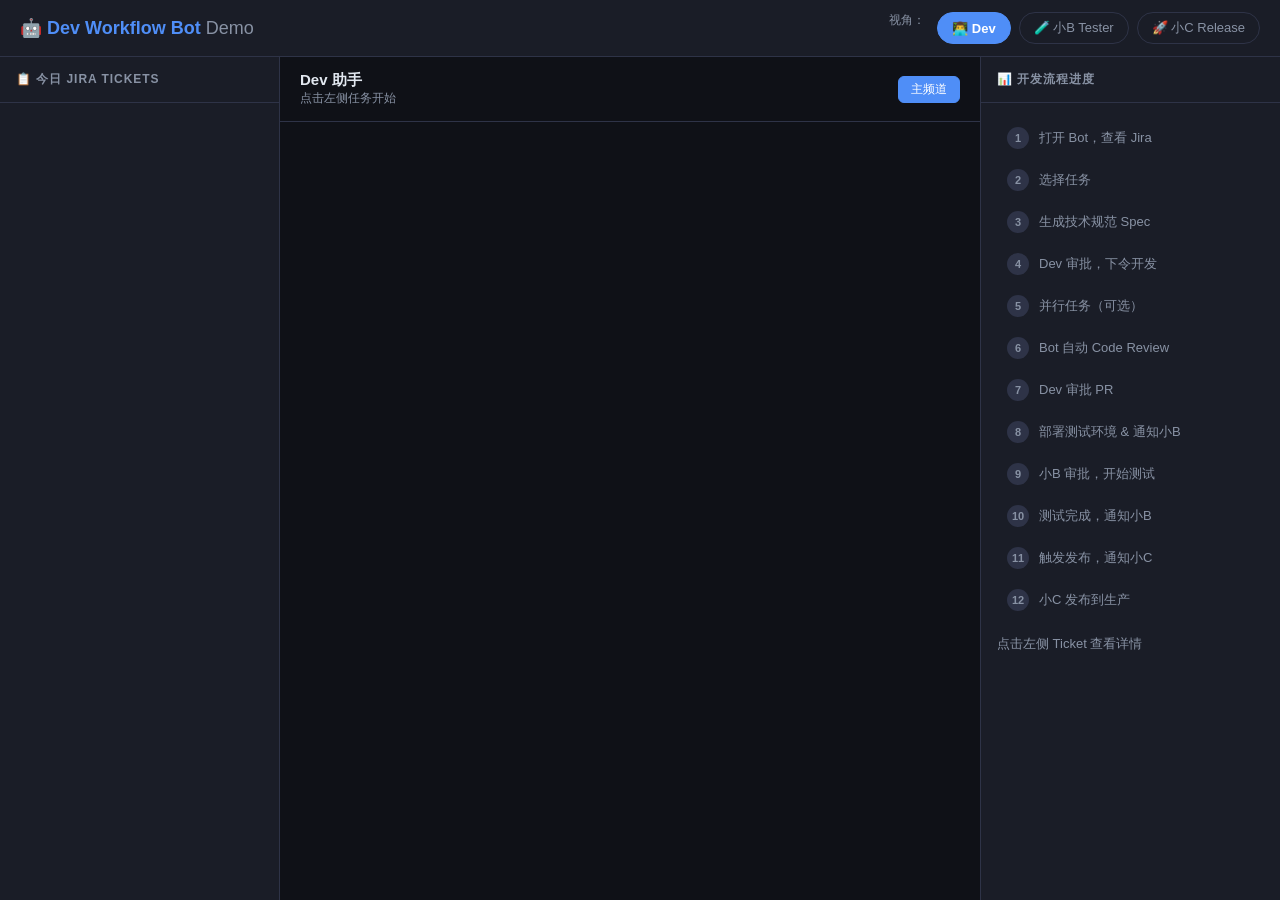
==== static/index.html @ 6e365b47 "feat: dev workflow bot demo - 12步研发流程交互演示 - FastAPI + WebSocket 实时推送 - 状态机管理12步研发流程 - 多角色视角切换(Dev/小B" ====
<!DOCTYPE html>
<html lang="zh">
<head>
  <meta charset="UTF-8">
  <meta name="viewport" content="width=device-width, initial-scale=1.0">
  <title>Dev Workflow Bot Demo</title>
  <link rel="stylesheet" href="/static/style.css">
</head>
<body>

<!-- ── Header ── -->
<header>
  <h1>🤖 Dev Workflow Bot <span>Demo</span></h1>
  <div class="role-switcher">
    <span style="font-size:12px;color:var(--text-dim);margin-right:4px">视角：</span>
    <button class="role-btn active" data-role="dev">👨‍💻 Dev</button>
    <button class="role-btn" data-role="tester">🧪 小B Tester</button>
    <button class="role-btn" data-role="release">🚀 小C Release</button>
  </div>
</header>

<!-- ── Main ── -->
<div class="main">

  <!-- Left: Ticket list -->
  <aside class="sidebar">
    <div class="sidebar-title">📋 今日 Jira Tickets</div>
    <div class="ticket-list" id="ticket-list">
      <!-- filled by JS -->
    </div>
  </aside>

  <!-- Center: Chat -->
  <section class="chat-area">
    <div class="chat-header">
      <div>
        <div class="chat-title" id="chat-title">Dev 助手</div>
        <div class="chat-subtitle" id="chat-subtitle">点击左侧任务开始</div>
      </div>
      <div class="chat-tabs" id="chat-tabs">
        <button class="chat-tab active" data-tid="__global__" onclick="switchChatTab('__global__')">主频道</button>
      </div>
    </div>

    <!-- Role notification banner -->
    <div class="role-banner" id="role-banner"></div>

    <!-- Messages -->
    <div class="messages" id="messages"></div>

    <!-- Typing indicator (inside messages scroll area via JS) -->
    <div style="padding: 0 20px 12px; flex-shrink:0; min-height:44px">
      <div class="msg-row bot" id="typing-row" style="display:none">
        <div class="msg-avatar">🤖</div>
        <div id="typing-indicator" class="typing-indicator">
          <div class="typing-dot"></div>
          <div class="typing-dot"></div>
          <div class="typing-dot"></div>
        </div>
      </div>
    </div>
  </section>

  <!-- Right: Status panel -->
  <aside class="status-panel">
    <div class="panel-title">📊 开发流程进度</div>
    <div class="panel-body">
      <div class="step-list" id="step-list">
        <!-- filled by JS -->
      </div>
      <div id="info-panel">
        <div style="color:var(--text-dim);font-size:13px;margin-top:16px">点击左侧 Ticket 查看详情</div>
      </div>
    </div>
  </aside>

</div>

<script src="/static/app.js"></script>

</body>
</html>
---- static/style.css ----
* { box-sizing: border-box; margin: 0; padding: 0; }

:root {
  --bg: #0f1117;
  --surface: #1a1d27;
  --surface2: #22263a;
  --border: #2e3347;
  --accent: #4f8ef7;
  --accent2: #6ee7b7;
  --text: #e2e8f0;
  --text-dim: #8892a4;
  --bot-bubble: #1e3a5f;
  --user-bubble: #1f2d1f;
  --system-color: #64748b;
  --high: #f87171;
  --med: #fbbf24;
  --low: #4ade80;
  --done: #6ee7b7;
}

body {
  font-family: -apple-system, BlinkMacSystemFont, 'Segoe UI', sans-serif;
  background: var(--bg);
  color: var(--text);
  height: 100vh;
  display: flex;
  flex-direction: column;
  overflow: hidden;
}

/* ── Header ── */
header {
  background: var(--surface);
  border-bottom: 1px solid var(--border);
  padding: 12px 20px;
  display: flex;
  align-items: center;
  gap: 16px;
  flex-shrink: 0;
}
header h1 { font-size: 18px; font-weight: 700; color: var(--accent); }
header h1 span { color: var(--text-dim); font-weight: 400; }
.role-switcher { margin-left: auto; display: flex; gap: 8px; }
.role-btn {
  padding: 6px 14px;
  border-radius: 20px;
  border: 1px solid var(--border);
  background: transparent;
  color: var(--text-dim);
  cursor: pointer;
  font-size: 13px;
  transition: all 0.2s;
}
.role-btn.active { background: var(--accent); border-color: var(--accent); color: white; font-weight: 600; }
.role-btn:hover:not(.active) { border-color: var(--accent); color: var(--accent); }

/* ── Main layout ── */
.main {
  display: grid;
  grid-template-columns: 280px 1fr 300px;
  flex: 1;
  overflow: hidden;
}

/* ── Left: Tickets ── */
.sidebar {
  background: var(--surface);
  border-right: 1px solid var(--border);
  display: flex;
  flex-direction: column;
  overflow: hidden;
}
.sidebar-title {
  padding: 14px 16px;
  font-size: 12px;
  font-weight: 700;
  text-transform: uppercase;
  letter-spacing: 0.08em;
  color: var(--text-dim);
  border-bottom: 1px solid var(--border);
}
.ticket-list { flex: 1; overflow-y: auto; padding: 8px; }
.ticket-card {
  padding: 12px;
  border-radius: 8px;
  border: 1px solid var(--border);
  margin-bottom: 8px;
  cursor: pointer;
  transition: all 0.2s;
  background: var(--surface2);
}
.ticket-card:hover { border-color: var(--accent); }
.ticket-card.active { border-color: var(--accent); background: #1a2540; }
.ticket-id { font-size: 11px; color: var(--text-dim); margin-bottom: 4px; }
.ticket-title { font-size: 13px; font-weight: 600; line-height: 1.4; margin-bottom: 8px; }
.ticket-meta { display: flex; gap: 6px; align-items: center; flex-wrap: wrap; }
.badge {
  padding: 2px 8px;
  border-radius: 10px;
  font-size: 11px;
  font-weight: 600;
}
.badge-high { background: rgba(248,113,113,0.15); color: var(--high); }
.badge-medium { background: rgba(251,191,36,0.15); color: var(--med); }
.badge-low { background: rgba(74,222,128,0.15); color: var(--low); }
.badge-est { background: rgba(79,142,247,0.1); color: var(--accent); }
.ticket-state { font-size: 11px; color: var(--accent2); margin-top: 6px; }
.ticket-step { margin-top: 6px; }
.step-bar { height: 3px; background: var(--border); border-radius: 2px; overflow: hidden; }
.step-fill { height: 100%; background: var(--accent); transition: width 0.5s; }

/* ── Center: Chat ── */
.chat-area {
  display: flex;
  flex-direction: column;
  overflow: hidden;
  background: var(--bg);
}
.chat-header {
  padding: 14px 20px;
  border-bottom: 1px solid var(--border);
  display: flex;
  align-items: center;
  gap: 12px;
  flex-shrink: 0;
}
.chat-title { font-size: 15px; font-weight: 700; }
.chat-subtitle { font-size: 12px; color: var(--text-dim); }
.chat-tabs { display: flex; gap: 6px; overflow-x: auto; margin-left: auto; }
.chat-tab {
  padding: 4px 12px;
  border-radius: 6px;
  font-size: 12px;
  border: 1px solid var(--border);
  background: transparent;
  color: var(--text-dim);
  cursor: pointer;
  white-space: nowrap;
  transition: all 0.2s;
}
.chat-tab.active { background: var(--accent); border-color: var(--accent); color: white; }

.messages {
  flex: 1;
  overflow-y: auto;
  padding: 20px;
  display: flex;
  flex-direction: column;
  gap: 12px;
  scroll-behavior: smooth;
}

/* ── Message bubbles ── */
.msg-row { display: flex; align-items: flex-end; gap: 8px; max-width: 75%; }
.msg-row.bot { align-self: flex-start; }
.msg-row.user { align-self: flex-end; flex-direction: row-reverse; }
.msg-avatar {
  width: 32px; height: 32px; border-radius: 50%;
  display: flex; align-items: center; justify-content: center;
  font-size: 16px; flex-shrink: 0;
  background: var(--surface2);
}
.msg-content { display: flex; flex-direction: column; gap: 6px; }
.bubble {
  padding: 10px 14px;
  border-radius: 12px;
  font-size: 14px;
  line-height: 1.6;
  max-width: 100%;
}
.bubble.bot { background: var(--bot-bubble); border-bottom-left-radius: 4px; }
.bubble.user { background: var(--user-bubble); border-bottom-right-radius: 4px; color: #d4edda; }
.bubble a { color: var(--accent); text-decoration: none; }
.bubble a:hover { text-decoration: underline; }
.bubble code { background: rgba(255,255,255,0.1); padding: 1px 5px; border-radius: 3px; font-family: monospace; font-size: 13px; }

/* ── System event ── */
.system-event {
  align-self: center;
  font-size: 12px;
  color: var(--system-color);
  background: var(--surface);
  padding: 4px 14px;
  border-radius: 20px;
  border: 1px solid var(--border);
}

/* ── Action buttons ── */
.action-buttons { display: flex; gap: 8px; flex-wrap: wrap; margin-top: 4px; }
.action-btn {
  padding: 7px 14px;
  border-radius: 8px;
  border: 1px solid var(--accent);
  background: transparent;
  color: var(--accent);
  font-size: 13px;
  cursor: pointer;
  transition: all 0.2s;
}
.action-btn:hover { background: var(--accent); color: white; }
.action-btn.done { opacity: 0.4; pointer-events: none; }

/* ── Typing indicator ── */
.typing-indicator {
  display: flex; gap: 4px; align-items: center;
  padding: 10px 14px;
  background: var(--bot-bubble);
  border-radius: 12px;
  border-bottom-left-radius: 4px;
  width: fit-content;
}
.typing-dot {
  width: 6px; height: 6px;
  border-radius: 50%;
  background: var(--accent);
  animation: bounce 1.2s infinite;
}
.typing-dot:nth-child(2) { animation-delay: 0.2s; }
.typing-dot:nth-child(3) { animation-delay: 0.4s; }
@keyframes bounce {
  0%, 60%, 100% { transform: translateY(0); opacity: 0.5; }
  30% { transform: translateY(-5px); opacity: 1; }
}

/* ── Role notification banner ── */
.role-banner {
  margin: 8px 0;
  padding: 12px 16px;
  border-radius: 10px;
  border: 1px solid var(--accent2);
  background: rgba(110,231,183,0.08);
  font-size: 13px;
  display: none;
}
.role-banner.show { display: block; }
.role-banner-title { font-weight: 700; color: var(--accent2); margin-bottom: 6px; }

/* ── Empty state ── */
.empty-state {
  flex: 1;
  display: flex;
  flex-direction: column;
  align-items: center;
  justify-content: center;
  gap: 16px;
  color: var(--text-dim);
}
.empty-icon { font-size: 48px; }
.empty-text { font-size: 14px; text-align: center; }

/* ── Right: Status panel ── */
.status-panel {
  background: var(--surface);
  border-left: 1px solid var(--border);
  display: flex;
  flex-direction: column;
  overflow: hidden;
}
.panel-title {
  padding: 14px 16px;
  font-size: 12px;
  font-weight: 700;
  text-transform: uppercase;
  letter-spacing: 0.08em;
  color: var(--text-dim);
  border-bottom: 1px solid var(--border);
}
.panel-body { flex: 1; overflow-y: auto; padding: 16px; }

.step-list { display: flex; flex-direction: column; gap: 4px; }
.step-item {
  display: flex;
  align-items: center;
  gap: 10px;
  padding: 8px 10px;
  border-radius: 8px;
  font-size: 13px;
  transition: all 0.3s;
}
.step-item.active { background: rgba(79,142,247,0.12); color: var(--accent); font-weight: 600; }
.step-item.done { color: var(--done); }
.step-item.pending { color: var(--text-dim); }
.step-num {
  width: 22px; height: 22px;
  border-radius: 50%;
  display: flex; align-items: center; justify-content: center;
  font-size: 11px; font-weight: 700; flex-shrink: 0;
}
.step-num.active { background: var(--accent); color: white; }
.step-num.done { background: var(--done); color: #0f1117; }
.step-num.pending { background: var(--border); color: var(--text-dim); }

.info-section { margin-top: 20px; border-top: 1px solid var(--border); padding-top: 16px; }
.info-title { font-size: 12px; font-weight: 700; color: var(--text-dim); text-transform: uppercase; letter-spacing: 0.06em; margin-bottom: 10px; }
.info-row { display: flex; flex-direction: column; gap: 4px; margin-bottom: 10px; }
.info-label { font-size: 11px; color: var(--text-dim); }
.info-value { font-size: 12px; color: var(--text); word-break: break-all; }
.info-value a { color: var(--accent); text-decoration: none; font-size: 12px; }

/* Scrollbar */
::-webkit-scrollbar { width: 5px; height: 5px; }
::-webkit-scrollbar-track { background: transparent; }
::-webkit-scrollbar-thumb { background: var(--border); border-radius: 3px; }

/* Markdown-like formatting */
.bubble strong { font-weight: 700; color: #fff; }
.bubble em { font-style: italic; color: var(--text-dim); }
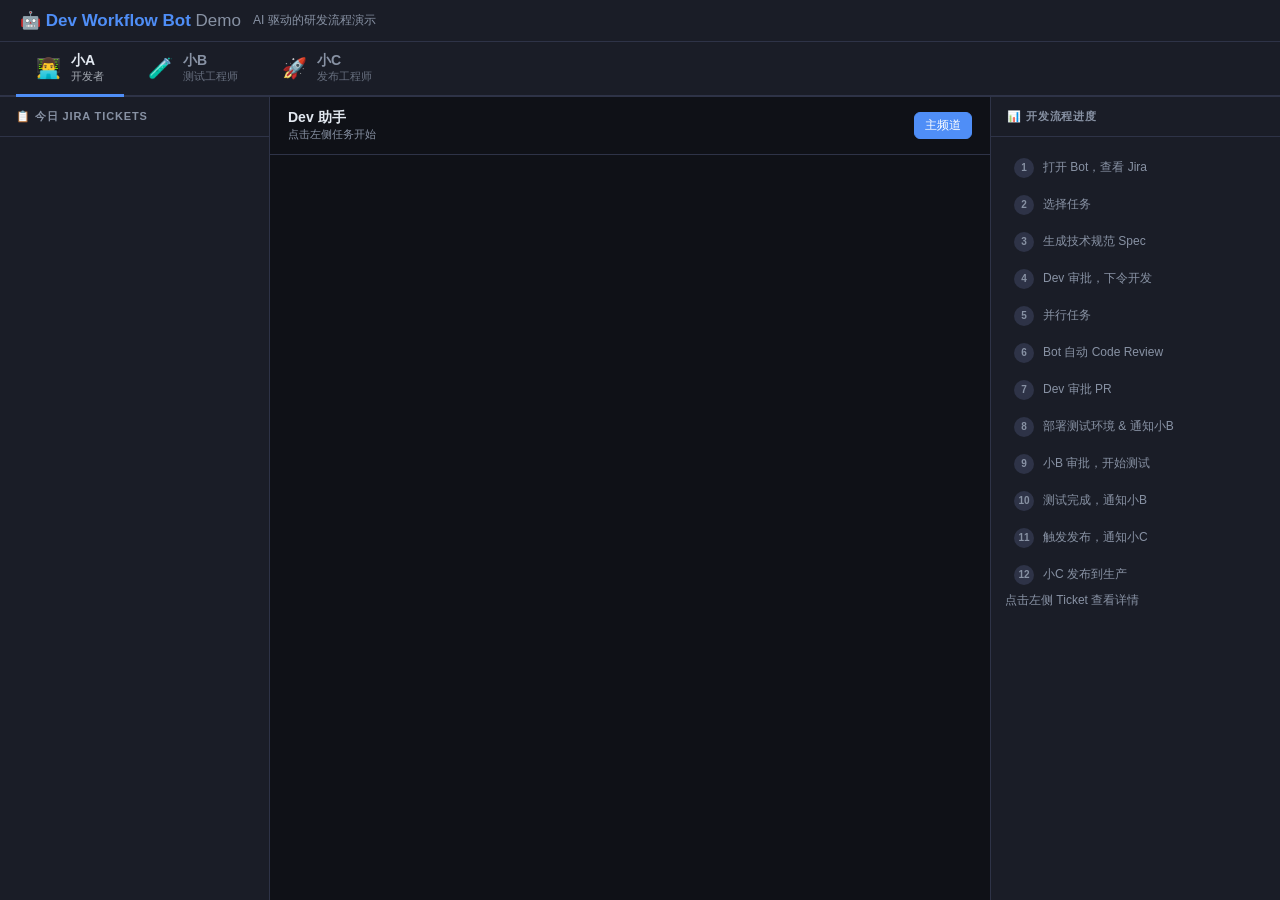
==== commit 87c998e1: "feat: 三人独立视角 - 小A/小B/小C 三个标签页 - 顶部三个角色标签页，各自独立的任务列表、聊天、信息面板 - 小B 小C 收到任务时自动切换到对应标签并显示 badge - 跨角色通知系" ====
--- a/static/index.html
+++ b/static/index.html
@@ -11,72 +11,175 @@
 <!-- ── Header ── -->
 <header>
   <h1>🤖 Dev Workflow Bot <span>Demo</span></h1>
-  <div class="role-switcher">
-    <span style="font-size:12px;color:var(--text-dim);margin-right:4px">视角：</span>
-    <button class="role-btn active" data-role="dev">👨‍💻 Dev</button>
-    <button class="role-btn" data-role="tester">🧪 小B Tester</button>
-    <button class="role-btn" data-role="release">🚀 小C Release</button>
-  </div>
+  <div class="header-sub">AI 驱动的研发流程演示</div>
 </header>
 
-<!-- ── Main ── -->
-<div class="main">
+<!-- ── Person Tabs ── -->
+<div class="person-tabs">
+  <button class="person-tab active" data-person="a" onclick="switchPerson('a')">
+    <span class="person-avatar">👨‍💻</span>
+    <span class="person-info">
+      <span class="person-name">小A</span>
+      <span class="person-role">开发者</span>
+    </span>
+    <span class="person-badge" id="badge-a" style="display:none"></span>
+  </button>
+  <button class="person-tab" data-person="b" onclick="switchPerson('b')">
+    <span class="person-avatar">🧪</span>
+    <span class="person-info">
+      <span class="person-name">小B</span>
+      <span class="person-role">测试工程师</span>
+    </span>
+    <span class="person-badge" id="badge-b" style="display:none"></span>
+  </button>
+  <button class="person-tab" data-person="c" onclick="switchPerson('c')">
+    <span class="person-avatar">🚀</span>
+    <span class="person-info">
+      <span class="person-name">小C</span>
+      <span class="person-role">发布工程师</span>
+    </span>
+    <span class="person-badge" id="badge-c" style="display:none"></span>
+  </button>
+</div>
 
-  <!-- Left: Ticket list -->
-  <aside class="sidebar">
-    <div class="sidebar-title">📋 今日 Jira Tickets</div>
-    <div class="ticket-list" id="ticket-list">
-      <!-- filled by JS -->
-    </div>
-  </aside>
+<!-- ══════════════════ 小A 面板 ══════════════════ -->
+<div class="person-panel active" id="panel-a">
+  <div class="main">
+    <!-- Left: Ticket list -->
+    <aside class="sidebar">
+      <div class="sidebar-title">📋 今日 Jira Tickets</div>
+      <div class="ticket-list" id="ticket-list-a"></div>
+    </aside>
 
-  <!-- Center: Chat -->
-  <section class="chat-area">
-    <div class="chat-header">
-      <div>
-        <div class="chat-title" id="chat-title">Dev 助手</div>
-        <div class="chat-subtitle" id="chat-subtitle">点击左侧任务开始</div>
-      </div>
-      <div class="chat-tabs" id="chat-tabs">
-        <button class="chat-tab active" data-tid="__global__" onclick="switchChatTab('__global__')">主频道</button>
-      </div>
-    </div>
-
-    <!-- Role notification banner -->
-    <div class="role-banner" id="role-banner"></div>
-
-    <!-- Messages -->
-    <div class="messages" id="messages"></div>
-
-    <!-- Typing indicator (inside messages scroll area via JS) -->
-    <div style="padding: 0 20px 12px; flex-shrink:0; min-height:44px">
-      <div class="msg-row bot" id="typing-row" style="display:none">
-        <div class="msg-avatar">🤖</div>
-        <div id="typing-indicator" class="typing-indicator">
-          <div class="typing-dot"></div>
-          <div class="typing-dot"></div>
-          <div class="typing-dot"></div>
+    <!-- Center: Chat -->
+    <section class="chat-area">
+      <div class="chat-header">
+        <div>
+          <div class="chat-title" id="chat-title-a">Dev 助手</div>
+          <div class="chat-subtitle" id="chat-subtitle-a">点击左侧任务开始</div>
+        </div>
+        <div class="chat-tabs" id="chat-tabs-a">
+          <button class="chat-tab active" data-tid="__global__" onclick="switchChatTab('a','__global__')">主频道</button>
         </div>
       </div>
-    </div>
-  </section>
+      <div class="messages" id="messages-a"></div>
+      <div class="typing-wrap">
+        <div class="msg-row bot" id="typing-row-a" style="display:none">
+          <div class="msg-avatar">🤖</div>
+          <div class="typing-indicator">
+            <div class="typing-dot"></div><div class="typing-dot"></div><div class="typing-dot"></div>
+          </div>
+        </div>
+      </div>
+    </section>
 
-  <!-- Right: Status panel -->
-  <aside class="status-panel">
-    <div class="panel-title">📊 开发流程进度</div>
-    <div class="panel-body">
-      <div class="step-list" id="step-list">
-        <!-- filled by JS -->
+    <!-- Right: Steps panel -->
+    <aside class="status-panel">
+      <div class="panel-title">📊 开发流程进度</div>
+      <div class="panel-body">
+        <div class="step-list" id="step-list-a"></div>
+        <div id="info-panel-a"><div class="panel-hint">点击左侧 Ticket 查看详情</div></div>
       </div>
-      <div id="info-panel">
-        <div style="color:var(--text-dim);font-size:13px;margin-top:16px">点击左侧 Ticket 查看详情</div>
+    </aside>
+  </div>
+</div>
+
+<!-- ══════════════════ 小B 面板 ══════════════════ -->
+<div class="person-panel" id="panel-b">
+  <div class="main">
+    <!-- Left: Test queue -->
+    <aside class="sidebar">
+      <div class="sidebar-title">🧪 待测试任务</div>
+      <div class="ticket-list" id="ticket-list-b">
+        <div class="empty-queue">暂无待测试任务<br><span>等待开发完成后通知</span></div>
       </div>
-    </div>
-  </aside>
+    </aside>
 
+    <!-- Center: Chat -->
+    <section class="chat-area">
+      <div class="chat-header">
+        <div>
+          <div class="chat-title">Bot 测试助手</div>
+          <div class="chat-subtitle">收到测试任务后在此交互</div>
+        </div>
+        <div class="chat-tabs" id="chat-tabs-b">
+          <button class="chat-tab active" data-tid="__b_global__" onclick="switchChatTab('b','__b_global__')">主频道</button>
+        </div>
+      </div>
+      <div class="messages" id="messages-b">
+        <div class="empty-state-msg">
+          <div class="empty-icon">🧪</div>
+          <div>等待小A 完成开发<br>测试任务会自动推送到这里</div>
+        </div>
+      </div>
+      <div class="typing-wrap">
+        <div class="msg-row bot" id="typing-row-b" style="display:none">
+          <div class="msg-avatar">🤖</div>
+          <div class="typing-indicator">
+            <div class="typing-dot"></div><div class="typing-dot"></div><div class="typing-dot"></div>
+          </div>
+        </div>
+      </div>
+    </section>
+
+    <!-- Right: Test results -->
+    <aside class="status-panel">
+      <div class="panel-title">📋 测试详情</div>
+      <div class="panel-body">
+        <div id="info-panel-b"><div class="panel-hint">收到测试任务后显示详情</div></div>
+      </div>
+    </aside>
+  </div>
+</div>
+
+<!-- ══════════════════ 小C 面板 ══════════════════ -->
+<div class="person-panel" id="panel-c">
+  <div class="main">
+    <!-- Left: Release queue -->
+    <aside class="sidebar">
+      <div class="sidebar-title">🚀 待发布任务</div>
+      <div class="ticket-list" id="ticket-list-c">
+        <div class="empty-queue">暂无待发布任务<br><span>等待测试通过后通知</span></div>
+      </div>
+    </aside>
+
+    <!-- Center: Chat -->
+    <section class="chat-area">
+      <div class="chat-header">
+        <div>
+          <div class="chat-title">Bot 发布助手</div>
+          <div class="chat-subtitle">收到发布任务后在此交互</div>
+        </div>
+        <div class="chat-tabs" id="chat-tabs-c">
+          <button class="chat-tab active" data-tid="__c_global__" onclick="switchChatTab('c','__c_global__')">主频道</button>
+        </div>
+      </div>
+      <div class="messages" id="messages-c">
+        <div class="empty-state-msg">
+          <div class="empty-icon">🚀</div>
+          <div>等待小B 测试通过<br>发布任务会自动推送到这里</div>
+        </div>
+      </div>
+      <div class="typing-wrap">
+        <div class="msg-row bot" id="typing-row-c" style="display:none">
+          <div class="msg-avatar">🤖</div>
+          <div class="typing-indicator">
+            <div class="typing-dot"></div><div class="typing-dot"></div><div class="typing-dot"></div>
+          </div>
+        </div>
+      </div>
+    </section>
+
+    <!-- Right: Release info -->
+    <aside class="status-panel">
+      <div class="panel-title">📋 发布详情</div>
+      <div class="panel-body">
+        <div id="info-panel-c"><div class="panel-hint">收到发布任务后显示详情</div></div>
+      </div>
+    </aside>
+  </div>
 </div>
 
 <script src="/static/app.js"></script>
-
 </body>
 </html>
--- a/static/style.css
+++ b/static/style.css
@@ -10,12 +10,17 @@
   --text: #e2e8f0;
   --text-dim: #8892a4;
   --bot-bubble: #1e3a5f;
-  --user-bubble: #1f2d1f;
+  --user-bubble: #1a2a1a;
   --system-color: #64748b;
   --high: #f87171;
   --med: #fbbf24;
   --low: #4ade80;
   --done: #6ee7b7;
+
+  /* Person colors */
+  --color-a: #4f8ef7;
+  --color-b: #a78bfa;
+  --color-c: #34d399;
 }
 
 body {
@@ -32,37 +37,79 @@
 header {
   background: var(--surface);
   border-bottom: 1px solid var(--border);
-  padding: 12px 20px;
+  padding: 10px 20px;
   display: flex;
   align-items: center;
-  gap: 16px;
-  flex-shrink: 0;
-}
-header h1 { font-size: 18px; font-weight: 700; color: var(--accent); }
+  gap: 12px;
+  flex-shrink: 0;
+}
+header h1 { font-size: 17px; font-weight: 700; color: var(--accent); }
 header h1 span { color: var(--text-dim); font-weight: 400; }
-.role-switcher { margin-left: auto; display: flex; gap: 8px; }
-.role-btn {
-  padding: 6px 14px;
-  border-radius: 20px;
-  border: 1px solid var(--border);
+.header-sub { font-size: 12px; color: var(--text-dim); }
+
+/* ── Person Tabs ── */
+.person-tabs {
+  display: flex;
+  background: var(--surface);
+  border-bottom: 2px solid var(--border);
+  padding: 0 16px;
+  flex-shrink: 0;
+  gap: 4px;
+}
+
+.person-tab {
+  display: flex;
+  align-items: center;
+  gap: 10px;
+  padding: 10px 20px;
   background: transparent;
-  color: var(--text-dim);
-  cursor: pointer;
-  font-size: 13px;
-  transition: all 0.2s;
-}
-.role-btn.active { background: var(--accent); border-color: var(--accent); color: white; font-weight: 600; }
-.role-btn:hover:not(.active) { border-color: var(--accent); color: var(--accent); }
+  border: none;
+  border-bottom: 3px solid transparent;
+  margin-bottom: -2px;
+  cursor: pointer;
+  color: var(--text-dim);
+  transition: all 0.2s;
+  position: relative;
+}
+.person-tab:hover { color: var(--text); }
+.person-tab.active { color: var(--text); border-bottom-color: var(--accent); }
+.person-tab[data-person="a"].active { border-bottom-color: var(--color-a); }
+.person-tab[data-person="b"].active { border-bottom-color: var(--color-b); }
+.person-tab[data-person="c"].active { border-bottom-color: var(--color-c); }
+
+.person-avatar { font-size: 20px; line-height: 1; }
+.person-info { display: flex; flex-direction: column; align-items: flex-start; }
+.person-name { font-size: 14px; font-weight: 700; line-height: 1.2; }
+.person-role { font-size: 11px; opacity: 0.7; }
+
+.person-badge {
+  background: #f87171;
+  color: white;
+  font-size: 10px;
+  font-weight: 700;
+  border-radius: 10px;
+  padding: 1px 6px;
+  min-width: 18px;
+  text-align: center;
+}
+
+/* ── Person Panels ── */
+.person-panel {
+  display: none;
+  flex: 1;
+  overflow: hidden;
+}
+.person-panel.active { display: flex; flex-direction: column; }
 
 /* ── Main layout ── */
 .main {
   display: grid;
-  grid-template-columns: 280px 1fr 300px;
+  grid-template-columns: 270px 1fr 290px;
   flex: 1;
   overflow: hidden;
 }
 
-/* ── Left: Tickets ── */
+/* ── Sidebar ── */
 .sidebar {
   background: var(--surface);
   border-right: 1px solid var(--border);
@@ -71,64 +118,94 @@
   overflow: hidden;
 }
 .sidebar-title {
-  padding: 14px 16px;
-  font-size: 12px;
+  padding: 12px 16px;
+  font-size: 11px;
   font-weight: 700;
   text-transform: uppercase;
   letter-spacing: 0.08em;
   color: var(--text-dim);
   border-bottom: 1px solid var(--border);
+  flex-shrink: 0;
 }
 .ticket-list { flex: 1; overflow-y: auto; padding: 8px; }
+
+/* ── Ticket cards ── */
 .ticket-card {
-  padding: 12px;
+  padding: 11px 12px;
   border-radius: 8px;
   border: 1px solid var(--border);
-  margin-bottom: 8px;
+  margin-bottom: 7px;
   cursor: pointer;
   transition: all 0.2s;
   background: var(--surface2);
 }
 .ticket-card:hover { border-color: var(--accent); }
 .ticket-card.active { border-color: var(--accent); background: #1a2540; }
-.ticket-id { font-size: 11px; color: var(--text-dim); margin-bottom: 4px; }
-.ticket-title { font-size: 13px; font-weight: 600; line-height: 1.4; margin-bottom: 8px; }
-.ticket-meta { display: flex; gap: 6px; align-items: center; flex-wrap: wrap; }
-.badge {
-  padding: 2px 8px;
-  border-radius: 10px;
-  font-size: 11px;
-  font-weight: 600;
-}
+.ticket-id { font-size: 11px; color: var(--text-dim); margin-bottom: 3px; }
+.ticket-title-text { font-size: 13px; font-weight: 600; line-height: 1.4; margin-bottom: 7px; }
+.ticket-meta { display: flex; gap: 5px; align-items: center; flex-wrap: wrap; }
+.badge { padding: 2px 7px; border-radius: 10px; font-size: 11px; font-weight: 600; }
 .badge-high { background: rgba(248,113,113,0.15); color: var(--high); }
 .badge-medium { background: rgba(251,191,36,0.15); color: var(--med); }
 .badge-low { background: rgba(74,222,128,0.15); color: var(--low); }
 .badge-est { background: rgba(79,142,247,0.1); color: var(--accent); }
-.ticket-state { font-size: 11px; color: var(--accent2); margin-top: 6px; }
-.ticket-step { margin-top: 6px; }
-.step-bar { height: 3px; background: var(--border); border-radius: 2px; overflow: hidden; }
+.ticket-state-label { font-size: 11px; color: var(--accent2); margin-top: 5px; }
+.step-bar { height: 3px; background: var(--border); border-radius: 2px; overflow: hidden; margin-top: 6px; }
 .step-fill { height: 100%; background: var(--accent); transition: width 0.5s; }
 
-/* ── Center: Chat ── */
+/* Queue card (小B/小C) */
+.queue-card {
+  padding: 11px 12px;
+  border-radius: 8px;
+  border: 1px solid var(--border);
+  margin-bottom: 7px;
+  cursor: pointer;
+  background: var(--surface2);
+  transition: all 0.2s;
+}
+.queue-card:hover { border-color: var(--accent2); }
+.queue-card.new { border-color: var(--accent2); animation: pulse-border 1.5s ease-out; }
+@keyframes pulse-border {
+  0% { box-shadow: 0 0 0 0 rgba(110,231,183,0.4); }
+  70% { box-shadow: 0 0 0 6px rgba(110,231,183,0); }
+  100% { box-shadow: none; }
+}
+.queue-title { font-size: 13px; font-weight: 600; margin-bottom: 5px; }
+.queue-sub { font-size: 11px; color: var(--text-dim); }
+.queue-status { font-size: 11px; margin-top: 5px; }
+.queue-status.pending { color: var(--med); }
+.queue-status.active { color: var(--accent2); }
+.queue-status.done { color: var(--done); }
+
+.empty-queue {
+  padding: 20px 12px;
+  font-size: 13px;
+  color: var(--text-dim);
+  text-align: center;
+  line-height: 1.8;
+}
+.empty-queue span { font-size: 11px; }
+
+/* ── Chat area ── */
 .chat-area {
   display: flex;
   flex-direction: column;
   overflow: hidden;
-  background: var(--bg);
 }
 .chat-header {
-  padding: 14px 20px;
+  padding: 12px 18px;
   border-bottom: 1px solid var(--border);
   display: flex;
   align-items: center;
   gap: 12px;
   flex-shrink: 0;
-}
-.chat-title { font-size: 15px; font-weight: 700; }
-.chat-subtitle { font-size: 12px; color: var(--text-dim); }
-.chat-tabs { display: flex; gap: 6px; overflow-x: auto; margin-left: auto; }
+  background: var(--bg);
+}
+.chat-title { font-size: 14px; font-weight: 700; }
+.chat-subtitle { font-size: 11px; color: var(--text-dim); }
+.chat-tabs { display: flex; gap: 5px; overflow-x: auto; margin-left: auto; }
 .chat-tab {
-  padding: 4px 12px;
+  padding: 4px 10px;
   border-radius: 6px;
   font-size: 12px;
   border: 1px solid var(--border);
@@ -139,116 +216,109 @@
   transition: all 0.2s;
 }
 .chat-tab.active { background: var(--accent); border-color: var(--accent); color: white; }
+.chat-tab.notify { border-color: var(--accent2); color: var(--accent2); }
 
 .messages {
   flex: 1;
   overflow-y: auto;
-  padding: 20px;
-  display: flex;
-  flex-direction: column;
-  gap: 12px;
-  scroll-behavior: smooth;
+  padding: 16px 18px;
+  display: flex;
+  flex-direction: column;
+  gap: 10px;
+}
+.typing-wrap {
+  padding: 0 18px 10px;
+  flex-shrink: 0;
+  min-height: 40px;
 }
 
 /* ── Message bubbles ── */
-.msg-row { display: flex; align-items: flex-end; gap: 8px; max-width: 75%; }
+.msg-row { display: flex; align-items: flex-end; gap: 8px; max-width: 78%; }
 .msg-row.bot { align-self: flex-start; }
 .msg-row.user { align-self: flex-end; flex-direction: row-reverse; }
+.msg-row.system-row { align-self: center; max-width: 100%; }
 .msg-avatar {
-  width: 32px; height: 32px; border-radius: 50%;
+  width: 30px; height: 30px; border-radius: 50%;
   display: flex; align-items: center; justify-content: center;
-  font-size: 16px; flex-shrink: 0;
+  font-size: 15px; flex-shrink: 0;
   background: var(--surface2);
 }
-.msg-content { display: flex; flex-direction: column; gap: 6px; }
+.msg-content { display: flex; flex-direction: column; gap: 5px; }
 .bubble {
-  padding: 10px 14px;
+  padding: 9px 13px;
   border-radius: 12px;
-  font-size: 14px;
-  line-height: 1.6;
-  max-width: 100%;
-}
-.bubble.bot { background: var(--bot-bubble); border-bottom-left-radius: 4px; }
-.bubble.user { background: var(--user-bubble); border-bottom-right-radius: 4px; color: #d4edda; }
+  font-size: 13px;
+  line-height: 1.65;
+}
+.bubble.bot { background: var(--bot-bubble); border-bottom-left-radius: 3px; }
+.bubble.user { background: var(--user-bubble); border-bottom-right-radius: 3px; color: #c8f0c8; }
 .bubble a { color: var(--accent); text-decoration: none; }
 .bubble a:hover { text-decoration: underline; }
-.bubble code { background: rgba(255,255,255,0.1); padding: 1px 5px; border-radius: 3px; font-family: monospace; font-size: 13px; }
-
-/* ── System event ── */
+.bubble code { background: rgba(255,255,255,0.1); padding: 1px 5px; border-radius: 3px; font-family: monospace; font-size: 12px; }
+
+/* System event pill */
 .system-event {
   align-self: center;
-  font-size: 12px;
+  font-size: 11px;
   color: var(--system-color);
   background: var(--surface);
-  padding: 4px 14px;
+  padding: 3px 12px;
   border-radius: 20px;
   border: 1px solid var(--border);
 }
 
-/* ── Action buttons ── */
-.action-buttons { display: flex; gap: 8px; flex-wrap: wrap; margin-top: 4px; }
+/* Action buttons */
+.action-buttons { display: flex; gap: 7px; flex-wrap: wrap; margin-top: 3px; }
 .action-btn {
-  padding: 7px 14px;
+  padding: 6px 13px;
   border-radius: 8px;
   border: 1px solid var(--accent);
   background: transparent;
   color: var(--accent);
-  font-size: 13px;
+  font-size: 12px;
   cursor: pointer;
   transition: all 0.2s;
 }
 .action-btn:hover { background: var(--accent); color: white; }
-.action-btn.done { opacity: 0.4; pointer-events: none; }
-
-/* ── Typing indicator ── */
+.action-btn.done { opacity: 0.35; pointer-events: none; }
+
+/* Typing dots */
 .typing-indicator {
   display: flex; gap: 4px; align-items: center;
-  padding: 10px 14px;
+  padding: 9px 13px;
   background: var(--bot-bubble);
   border-radius: 12px;
-  border-bottom-left-radius: 4px;
-  width: fit-content;
+  border-bottom-left-radius: 3px;
 }
 .typing-dot {
-  width: 6px; height: 6px;
-  border-radius: 50%;
-  background: var(--accent);
-  animation: bounce 1.2s infinite;
+  width: 6px; height: 6px; border-radius: 50%;
+  background: var(--accent); animation: bounce 1.2s infinite;
 }
 .typing-dot:nth-child(2) { animation-delay: 0.2s; }
 .typing-dot:nth-child(3) { animation-delay: 0.4s; }
 @keyframes bounce {
-  0%, 60%, 100% { transform: translateY(0); opacity: 0.5; }
+  0%, 60%, 100% { transform: translateY(0); opacity: 0.4; }
   30% { transform: translateY(-5px); opacity: 1; }
 }
 
-/* ── Role notification banner ── */
-.role-banner {
-  margin: 8px 0;
-  padding: 12px 16px;
-  border-radius: 10px;
-  border: 1px solid var(--accent2);
-  background: rgba(110,231,183,0.08);
-  font-size: 13px;
-  display: none;
-}
-.role-banner.show { display: block; }
-.role-banner-title { font-weight: 700; color: var(--accent2); margin-bottom: 6px; }
-
-/* ── Empty state ── */
-.empty-state {
+/* Empty states */
+.empty-state-msg {
   flex: 1;
   display: flex;
   flex-direction: column;
   align-items: center;
   justify-content: center;
-  gap: 16px;
-  color: var(--text-dim);
-}
-.empty-icon { font-size: 48px; }
-.empty-text { font-size: 14px; text-align: center; }
-
-/* ── Right: Status panel ── */
+  gap: 12px;
+  color: var(--text-dim);
+  font-size: 13px;
+  text-align: center;
+  margin: auto;
+  padding: 40px 20px;
+  line-height: 1.7;
+}
+.empty-icon { font-size: 40px; }
+
+/* ── Right panel ── */
 .status-panel {
   background: var(--surface);
   border-left: 1px solid var(--border);
@@ -257,51 +327,50 @@
   overflow: hidden;
 }
 .panel-title {
-  padding: 14px 16px;
-  font-size: 12px;
+  padding: 12px 16px;
+  font-size: 11px;
   font-weight: 700;
   text-transform: uppercase;
   letter-spacing: 0.08em;
   color: var(--text-dim);
   border-bottom: 1px solid var(--border);
-}
-.panel-body { flex: 1; overflow-y: auto; padding: 16px; }
-
-.step-list { display: flex; flex-direction: column; gap: 4px; }
+  flex-shrink: 0;
+}
+.panel-body { flex: 1; overflow-y: auto; padding: 14px; }
+.panel-hint { color: var(--text-dim); font-size: 12px; }
+
+/* Step list */
+.step-list { display: flex; flex-direction: column; gap: 3px; }
 .step-item {
-  display: flex;
-  align-items: center;
-  gap: 10px;
-  padding: 8px 10px;
-  border-radius: 8px;
-  font-size: 13px;
-  transition: all 0.3s;
+  display: flex; align-items: center; gap: 9px;
+  padding: 7px 9px; border-radius: 7px;
+  font-size: 12px; transition: all 0.3s;
 }
 .step-item.active { background: rgba(79,142,247,0.12); color: var(--accent); font-weight: 600; }
 .step-item.done { color: var(--done); }
 .step-item.pending { color: var(--text-dim); }
 .step-num {
-  width: 22px; height: 22px;
-  border-radius: 50%;
+  width: 20px; height: 20px; border-radius: 50%;
   display: flex; align-items: center; justify-content: center;
-  font-size: 11px; font-weight: 700; flex-shrink: 0;
+  font-size: 10px; font-weight: 700; flex-shrink: 0;
 }
 .step-num.active { background: var(--accent); color: white; }
 .step-num.done { background: var(--done); color: #0f1117; }
 .step-num.pending { background: var(--border); color: var(--text-dim); }
 
-.info-section { margin-top: 20px; border-top: 1px solid var(--border); padding-top: 16px; }
-.info-title { font-size: 12px; font-weight: 700; color: var(--text-dim); text-transform: uppercase; letter-spacing: 0.06em; margin-bottom: 10px; }
-.info-row { display: flex; flex-direction: column; gap: 4px; margin-bottom: 10px; }
-.info-label { font-size: 11px; color: var(--text-dim); }
+/* Info section */
+.info-section { margin-top: 16px; border-top: 1px solid var(--border); padding-top: 14px; }
+.info-title { font-size: 11px; font-weight: 700; color: var(--text-dim); text-transform: uppercase; letter-spacing: 0.06em; margin-bottom: 10px; }
+.info-row { margin-bottom: 10px; }
+.info-label { font-size: 11px; color: var(--text-dim); margin-bottom: 2px; }
 .info-value { font-size: 12px; color: var(--text); word-break: break-all; }
-.info-value a { color: var(--accent); text-decoration: none; font-size: 12px; }
+.info-value a { color: var(--accent); text-decoration: none; }
+.info-value code { font-family: monospace; font-size: 11px; background: rgba(255,255,255,0.07); padding: 1px 5px; border-radius: 3px; }
 
 /* Scrollbar */
-::-webkit-scrollbar { width: 5px; height: 5px; }
+::-webkit-scrollbar { width: 4px; height: 4px; }
 ::-webkit-scrollbar-track { background: transparent; }
 ::-webkit-scrollbar-thumb { background: var(--border); border-radius: 3px; }
 
-/* Markdown-like formatting */
+/* Markdown inline */
 .bubble strong { font-weight: 700; color: #fff; }
-.bubble em { font-style: italic; color: var(--text-dim); }
